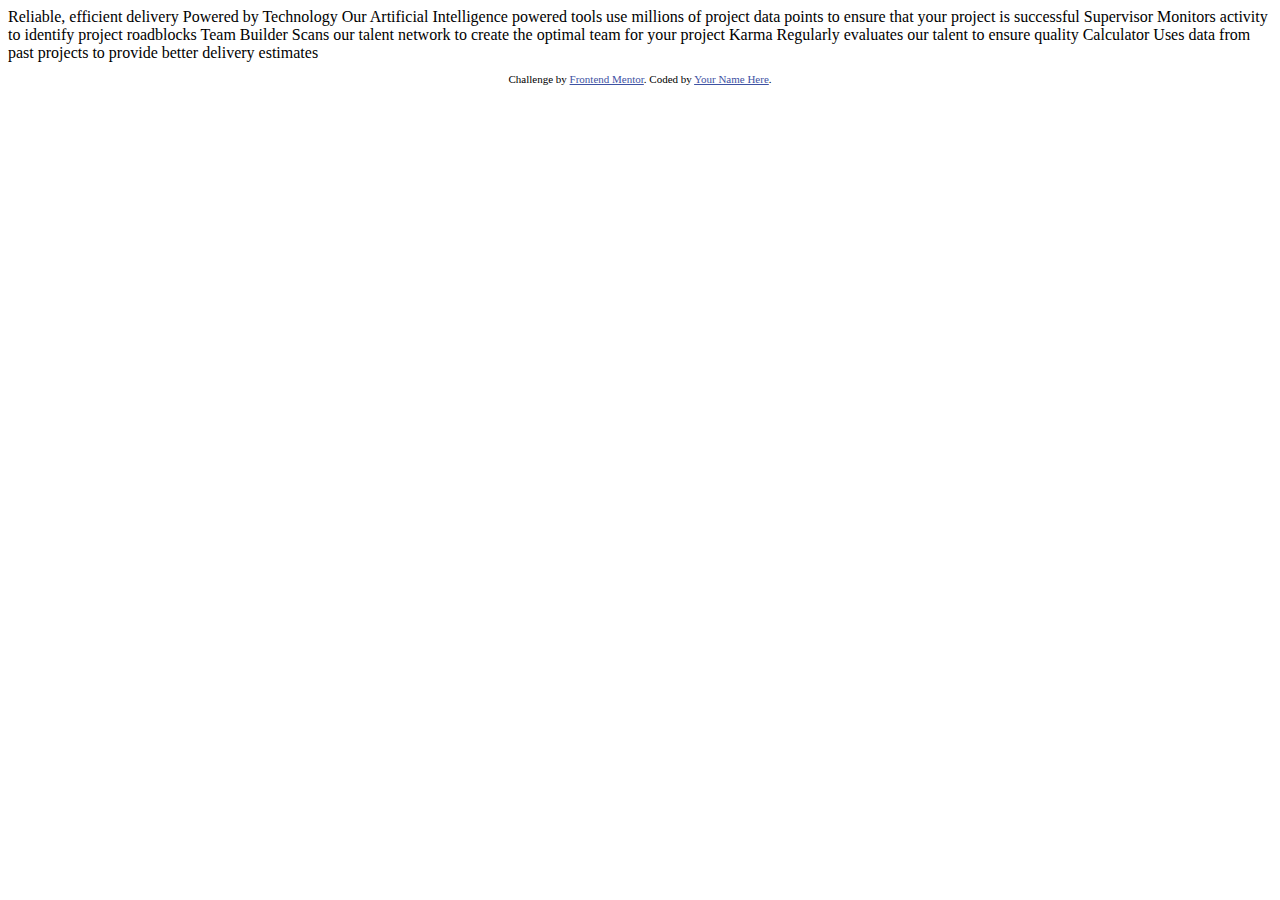
==== Lab Place/Challenges/four-card-feature-section-master/index.html @ 1069e3cd "New challenge" ====
<!DOCTYPE html>
<html lang="en">
<head>
  <meta charset="UTF-8">
  <meta name="viewport" content="width=device-width, initial-scale=1.0"> <!-- displays site properly based on user's device -->

  <link rel="icon" type="image/png" sizes="32x32" href="./images/favicon-32x32.png">
  
  <title>Frontend Mentor | Four card feature section</title>

  <!-- Feel free to remove these styles or customise in your own stylesheet 👍 -->
  <style>
    .attribution { font-size: 11px; text-align: center; }
    .attribution a { color: hsl(228, 45%, 44%); }
  </style>
</head>
<body>
  
  Reliable, efficient delivery
  Powered by Technology

  Our Artificial Intelligence powered tools use millions of project data points 
  to ensure that your project is successful

  Supervisor
  Monitors activity to identify project roadblocks

  Team Builder
  Scans our talent network to create the optimal team for your project

  Karma
  Regularly evaluates our talent to ensure quality

  Calculator
  Uses data from past projects to provide better delivery estimates

  
  <footer>
    <p class="attribution">
      Challenge by <a href="https://www.frontendmentor.io?ref=challenge" target="_blank">Frontend Mentor</a>. 
      Coded by <a href="#">Your Name Here</a>.
    </p>
  </footer>
</body>
</html>
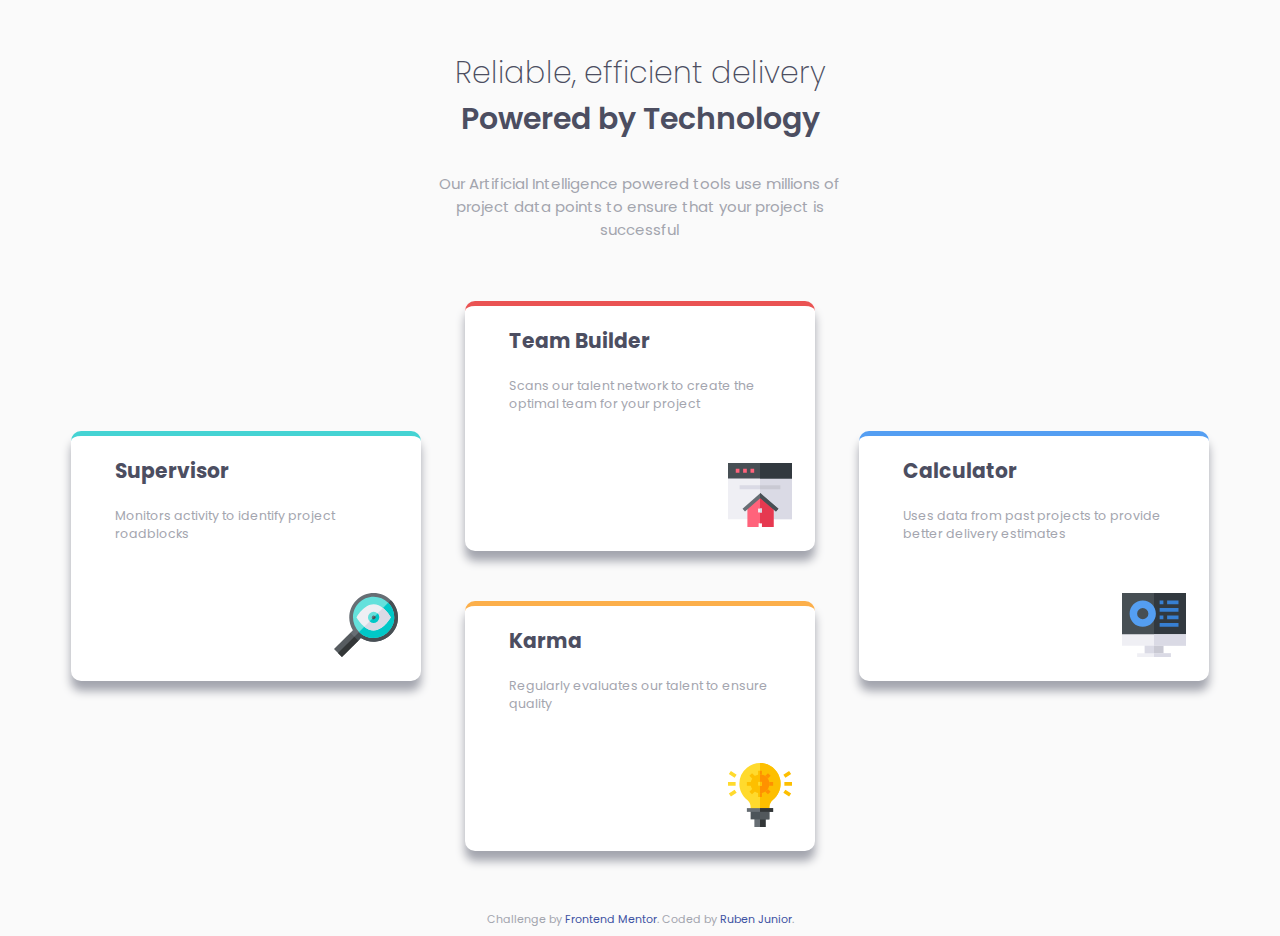
==== commit 477b95b7: "Desktop challenge finished" ====
--- a/Lab Place/Challenges/four-card-feature-section-master/index.html
+++ b/Lab Place/Challenges/four-card-feature-section-master/index.html
@@ -4,41 +4,65 @@
   <meta charset="UTF-8">
   <meta name="viewport" content="width=device-width, initial-scale=1.0"> <!-- displays site properly based on user's device -->
 
+  <link rel="stylesheet" href="css/styles.css">
+
   <link rel="icon" type="image/png" sizes="32x32" href="./images/favicon-32x32.png">
   
+  <link rel="preconnect" href="https://fonts.googleapis.com">
+  <link rel="preconnect" href="https://fonts.gstatic.com" crossorigin>
+  <link href="https://fonts.googleapis.com/css2?family=Poppins:wght@200;400;600&display=swap" rel="stylesheet">
+
   <title>Frontend Mentor | Four card feature section</title>
 
-  <!-- Feel free to remove these styles or customise in your own stylesheet 👍 -->
-  <style>
-    .attribution { font-size: 11px; text-align: center; }
-    .attribution a { color: hsl(228, 45%, 44%); }
-  </style>
+
 </head>
 <body>
   
-  Reliable, efficient delivery
-  Powered by Technology
+  <h1 class="first-heading">Reliable, efficient delivery</h1>
+  <h1 class="second-heading">Powered by Technology</h1>
 
-  Our Artificial Intelligence powered tools use millions of project data points 
-  to ensure that your project is successful
+  <p>Our Artificial Intelligence powered tools use millions of project data points 
+    to ensure that your project is successful</p>
 
-  Supervisor
-  Monitors activity to identify project roadblocks
+  <a href="https://www.betterteam.com/site-supervisor-job-description" target="_blank">
+    <div class="info-box supervisor-box">
+      <h3>Supervisor</h3>
+      <p class="box-paragraph">Monitors activity to identify project roadblocks</p>
+      <img class="box-img" src="images/icon-supervisor.svg" alt="Supervisor icon">
+    </div>
+  </a>
 
-  Team Builder
-  Scans our talent network to create the optimal team for your project
+  <div class="center-box">
+    <a href="https://marriland.com/tools/team-builder/" target="_blank">
+      <div class="info-box team-builder-box">
+        <h3>Team Builder</h3>
+        <p class="box-paragraph">Scans our talent network to create the optimal team for your project</p>
+        <img class="box-img" src="images/icon-team-builder.svg" alt="Team Builder icon">
+      </div>
+    </a>
+ 
+    <a href="https://www.karmanow.com/" target="_blank">
+      <div class="info-box karma-box">
+        <h3>Karma</h3>
+        <p class="box-paragraph">Regularly evaluates our talent to ensure quality</p>
+        <img class="box-img" src="images/icon-karma.svg" alt="Karma Icon">
+      </div>
+    </a>
+  </div>
 
-  Karma
-  Regularly evaluates our talent to ensure quality
-
-  Calculator
-  Uses data from past projects to provide better delivery estimates
+  <a href="https://www.calculator.net/" target="_blank">
+    <div class="info-box calculator-box">
+      <h3>Calculator</h3>
+      <p class="box-paragraph">Uses data from past projects to provide better delivery estimates</p>
+      <img class="box-img" src="images/icon-calculator.svg" alt="Calculator Icon">
+    </div>
+  </a>
 
   
   <footer>
     <p class="attribution">
       Challenge by <a href="https://www.frontendmentor.io?ref=challenge" target="_blank">Frontend Mentor</a>. 
-      Coded by <a href="#">Your Name Here</a>.
+      Coded by <a href="#">Ruben Junior</a>.
     </p>
   </footer>
 </body>
--- a/Lab Place/Challenges/four-card-feature-section-master/css/styles.css
+++ b/Lab Place/Challenges/four-card-feature-section-master/css/styles.css
@@ -0,0 +1,106 @@
+body {
+    background-color: hsl(0, 0%, 98%);
+    font-family: 'Poppins', sans-serif;
+    font-size: 15px;
+    text-align: center;
+}
+
+h1 {
+  margin: 0px;
+  color: hsl(234, 12%, 34%);
+}
+
+h3 {
+    color: hsl(234, 12%, 34%);
+    text-align: left;
+    font-size: 1.35em;
+    margin-left: auto;
+    margin-right: auto;
+    width: 75%;
+}
+
+p {
+    color: hsl(229, 6%, 66%);
+    margin: 0px auto;
+    width: 35%;
+}
+
+a{
+    width: auto;
+    text-decoration: none;
+}
+
+.first-heading {
+    font-weight: 200;
+    margin-top: 50px;
+}
+
+.second-heading {
+    font-weight: 600;
+    margin-bottom: 30px;
+}
+
+.info-box {
+    background-color: white;
+    width: 350px;
+    height: 245px;
+    margin: 0px auto;
+    border-radius: 10px;
+    box-shadow: 0px 10px 10px 0px hsl(229, 6%, 66%);
+}
+
+.info-box:hover {
+    border-top-width: 10px;
+}
+
+.box-paragraph {
+    font-size: smaller;
+    width: 75%;
+    text-align: left;
+}
+
+.box-img { 
+    position: relative;
+    top: 50px;
+    left: 120px;
+}
+
+.center-box{
+    display: inline-block;
+    margin: 60px 40px 60px 40px;
+}
+
+.supervisor-box {
+    border-top: 5px solid hsl(180, 62%, 55%);
+    margin: auto;
+    display: inline-block;
+    position: relative;
+    bottom: 170px;
+}
+
+.team-builder-box {
+    border-top: 5px solid hsl(0, 78%, 62%);
+}
+
+.karma-box {
+    border-top: 5px solid hsl(34, 97%, 64%);
+    margin-top: 50px;
+}
+
+.calculator-box {
+    border-top: 5px solid hsl(212, 86%, 64%);
+    margin: auto;
+    display: inline-block;
+    position: relative;
+    bottom: 170px;
+}
+
+.attribution { 
+    font-size: 11px; 
+    text-align: center;
+    width: 100%;
+}
+
+.attribution a { 
+    color: hsl(228, 45%, 44%); 
+}
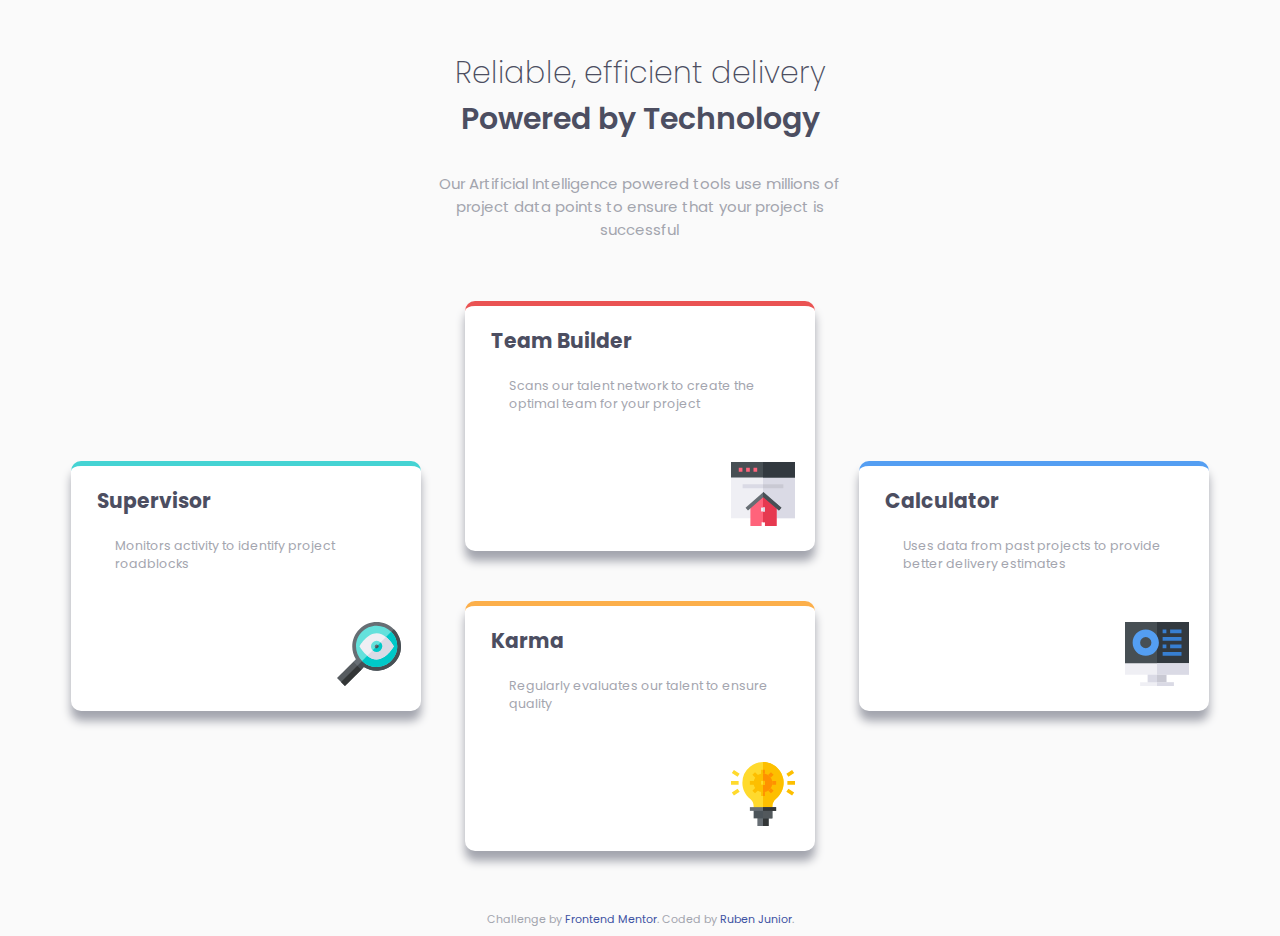
==== commit e8b5e5ad: "Update index.html" ====
--- a/Lab Place/Challenges/four-card-feature-section-master/index.html
+++ b/Lab Place/Challenges/four-card-feature-section-master/index.html
@@ -24,7 +24,7 @@
   <p>Our Artificial Intelligence powered tools use millions of project data points 
     to ensure that your project is successful</p>
 
-  <a href="https://www.betterteam.com/site-supervisor-job-description" target="_blank">
+  <a href="#">
     <div class="info-box supervisor-box">
       <h3>Supervisor</h3>
       <p class="box-paragraph">Monitors activity to identify project roadblocks</p>
@@ -33,7 +33,7 @@
   </a>
 
   <div class="center-box">
-    <a href="https://marriland.com/tools/team-builder/" target="_blank">
+    <a href="#">
       <div class="info-box team-builder-box">
         <h3>Team Builder</h3>
         <p class="box-paragraph">Scans our talent network to create the optimal team for your project</p>
@@ -41,7 +41,7 @@
       </div>
     </a>
  
-    <a href="https://www.karmanow.com/" target="_blank">
+    <a href="#">
       <div class="info-box karma-box">
         <h3>Karma</h3>
         <p class="box-paragraph">Regularly evaluates our talent to ensure quality</p>
@@ -50,7 +50,7 @@
     </a>
   </div>
 
-  <a href="https://www.calculator.net/" target="_blank">
+  <a href="#">
     <div class="info-box calculator-box">
       <h3>Calculator</h3>
       <p class="box-paragraph">Uses data from past projects to provide better delivery estimates</p>
--- a/Lab Place/Challenges/four-card-feature-section-master/css/styles.css
+++ b/Lab Place/Challenges/four-card-feature-section-master/css/styles.css
@@ -8,21 +8,23 @@
 h1 {
   margin: 0px;
   color: hsl(234, 12%, 34%);
+  font-size: 1.55em;
 }
 
 h3 {
     color: hsl(234, 12%, 34%);
     text-align: left;
-    font-size: 1.35em;
+    font-size: 1.2em;
     margin-left: auto;
     margin-right: auto;
-    width: 75%;
+    width: 85%;
 }
 
 p {
     color: hsl(229, 6%, 66%);
+    font-size: 0.85em;
     margin: 0px auto;
-    width: 35%;
+    width: 85%;
 }
 
 a{
@@ -42,11 +44,12 @@
 
 .info-box {
     background-color: white;
-    width: 350px;
-    height: 245px;
-    margin: 0px auto;
+    width: 85%;
+    height: 200px;
+    margin: 30px auto;
     border-radius: 10px;
     box-shadow: 0px 10px 10px 0px hsl(229, 6%, 66%);
+    position: relative;
 }
 
 .info-box:hover {
@@ -55,27 +58,20 @@
 
 .box-paragraph {
     font-size: smaller;
-    width: 75%;
+    width: 85%;
     text-align: left;
 }
 
 .box-img { 
-    position: relative;
-    top: 50px;
-    left: 120px;
-}
-
-.center-box{
     display: inline-block;
-    margin: 60px 40px 60px 40px;
+    text-align: left;
+    position: absolute;
+    right: 20px;
+    bottom: 20px;
 }
 
 .supervisor-box {
     border-top: 5px solid hsl(180, 62%, 55%);
-    margin: auto;
-    display: inline-block;
-    position: relative;
-    bottom: 170px;
 }
 
 .team-builder-box {
@@ -84,15 +80,10 @@
 
 .karma-box {
     border-top: 5px solid hsl(34, 97%, 64%);
-    margin-top: 50px;
 }
 
 .calculator-box {
     border-top: 5px solid hsl(212, 86%, 64%);
-    margin: auto;
-    display: inline-block;
-    position: relative;
-    bottom: 170px;
 }
 
 .attribution { 
@@ -104,3 +95,67 @@
 .attribution a { 
     color: hsl(228, 45%, 44%); 
 }
+
+@media only screen and (min-width: 376px){
+    h1{
+        font-size: 2em;
+    }
+
+    h3{
+        font-size: 1.35em
+    }
+
+    p{
+        font-size: 1em;
+        width: 35%;
+    }
+
+    .info-box {
+        width: 350px;
+        height: 245px;
+        margin: 0px auto;
+    }
+
+    .box-paragraph {
+        width: 75%;
+    }
+
+    .box-img { 
+        bottom: 25px;
+        right: 20px;
+    }
+
+    .center-box{
+        display: inline-block;
+        margin: 60px 40px 60px 40px;
+    }
+
+    .supervisor-box {
+        margin: auto;
+        display: inline-block;
+        position: relative;
+        bottom: 140px;
+    }
+
+    .karma-box {
+        margin-top: 50px;
+    }
+
+    .calculator-box {
+        margin: auto;
+        display: inline-block;
+        position: relative;
+        bottom: 140px;
+    }
+
+}
+
+
+
+
+
+
+
+
+
+
